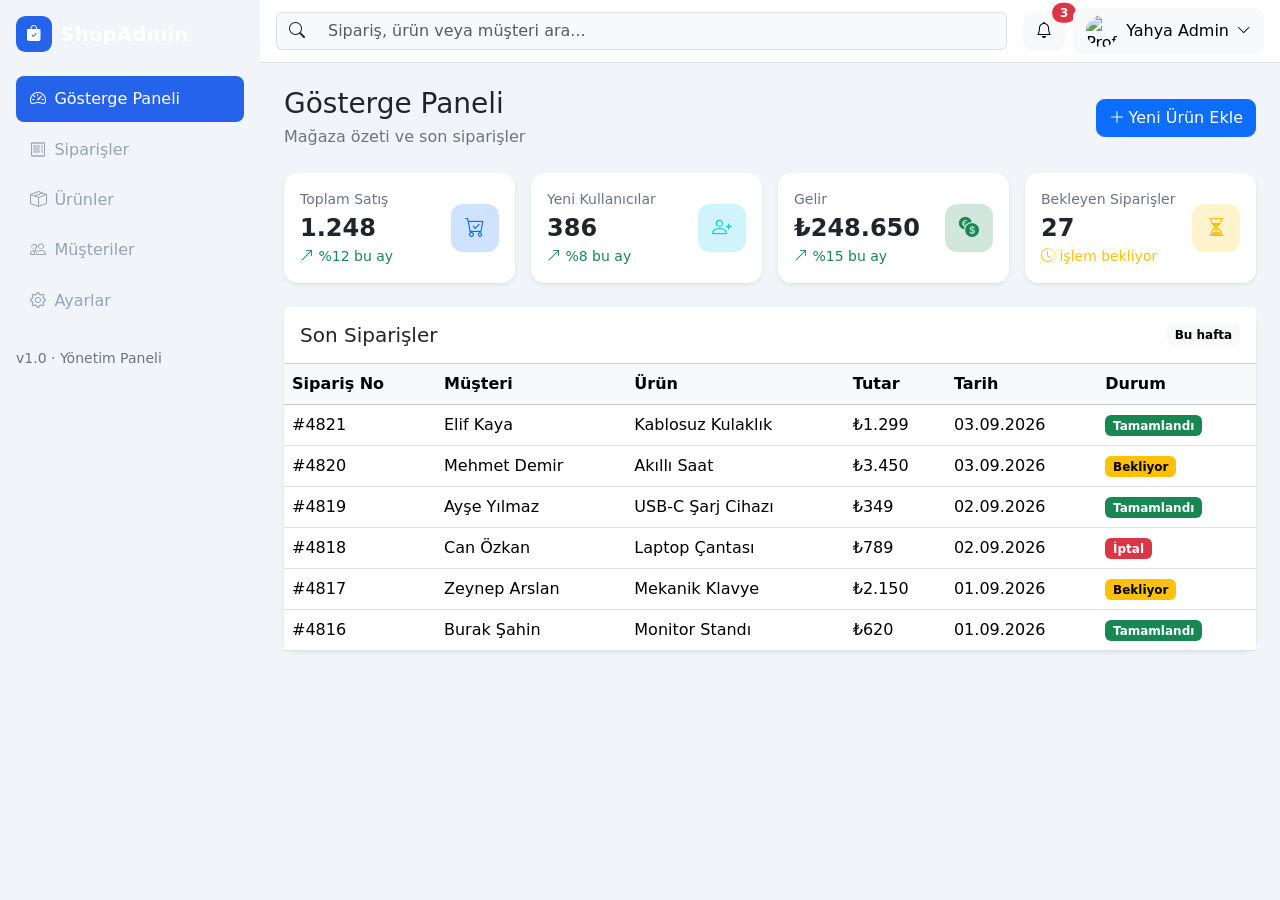
==== index.html @ 837494ae "Initial commit" ====
<!DOCTYPE html>
<html lang="tr">
  <head>
    <meta charset="UTF-8" />
    <meta name="viewport" content="width=device-width, initial-scale=1" />
    <title>E-Ticaret Yönetim Paneli</title>
    <link
      href="https://cdn.jsdelivr.net/npm/bootstrap@5.3.3/dist/css/bootstrap.min.css"
      rel="stylesheet"
      integrity="sha384-QWTKZyjpPEjISv5WaRU9OFeRpok6YctnYmDr5pNlyT2bRjXh0JMhjY6hW+ALEwIH"
      crossorigin="anonymous"
    />
    <link
      href="https://cdn.jsdelivr.net/npm/bootstrap-icons@1.11.3/font/bootstrap-icons.min.css"
      rel="stylesheet"
    />
    <link href="css/style.css" rel="stylesheet" />
  </head>
  <body>
    <div class="d-flex">
      <div
        class="offcanvas-lg offcanvas-start sidebar text-white"
        tabindex="-1"
        id="sidebarMenu"
        aria-labelledby="sidebarMenuLabel"
      >
        <div class="offcanvas-header border-bottom border-secondary d-lg-none">
          <h5 class="offcanvas-title d-flex align-items-center gap-2" id="sidebarMenuLabel">
            <span class="brand-mark"><i class="bi bi-bag-check-fill"></i></span>
            ShopAdmin
          </h5>
          <button
            type="button"
            class="btn-close btn-close-white d-lg-none"
            data-bs-dismiss="offcanvas"
            data-bs-target="#sidebarMenu"
            aria-label="Kapat"
          ></button>
        </div>
        <div class="offcanvas-body d-flex flex-column p-3">
          <a href="index.html" class="d-none d-lg-flex align-items-center gap-2 text-white text-decoration-none mb-4">
            <span class="brand-mark"><i class="bi bi-bag-check-fill"></i></span>
            <span class="fs-5 fw-semibold">ShopAdmin</span>
          </a>
          <nav class="nav flex-column gap-1">
            <a class="nav-link active" href="index.html">
              <i class="bi bi-speedometer2 me-2"></i>Gösterge Paneli
            </a>
            <a class="nav-link" href="orders.html">
              <i class="bi bi-receipt me-2"></i>Siparişler
            </a>
            <a class="nav-link" href="products.html">
              <i class="bi bi-box-seam me-2"></i>Ürünler
            </a>
            <a class="nav-link" href="customers.html">
              <i class="bi bi-people me-2"></i>Müşteriler
            </a>
            <a class="nav-link" href="settings.html">
              <i class="bi bi-gear me-2"></i>Ayarlar
            </a>
          </nav>
          <div class="mt-auto pt-4 small text-secondary">v1.0 · Yönetim Paneli</div>
        </div>
      </div>

      <div class="flex-grow-1 main-wrap">
        <nav class="navbar navbar-expand-lg bg-white border-bottom sticky-top px-3 py-2">
          <button
            class="btn btn-outline-secondary d-lg-none me-2"
            type="button"
            data-bs-toggle="offcanvas"
            data-bs-target="#sidebarMenu"
            aria-controls="sidebarMenu"
            aria-label="Menüyü aç"
          >
            <i class="bi bi-list"></i>
          </button>

          <form class="d-flex flex-grow-1 me-2 me-md-3" role="search">
            <div class="input-group search-input">
              <span class="input-group-text bg-light border-end-0"><i class="bi bi-search"></i></span>
              <input
                class="form-control bg-light border-start-0"
                type="search"
                placeholder="Sipariş, ürün veya müşteri ara..."
                aria-label="Ara"
              />
            </div>
          </form>

          <div class="ms-auto d-flex align-items-center gap-2">
            <div class="dropdown">
              <button
                class="btn btn-light position-relative"
                type="button"
                data-bs-toggle="dropdown"
                aria-expanded="false"
                aria-label="Bildirimler"
              >
                <i class="bi bi-bell"></i>
                <span class="position-absolute top-0 start-100 translate-middle badge rounded-pill bg-danger">
                  3
                  <span class="visually-hidden">okunmamış bildirim</span>
                </span>
              </button>
              <ul class="dropdown-menu dropdown-menu-end shadow">
                <li><h6 class="dropdown-header">Bildirimler</h6></li>
                <li><a class="dropdown-item" href="orders.html">Yeni sipariş: #4821</a></li>
                <li><a class="dropdown-item" href="products.html">Stok uyarısı: Kablosuz Kulaklık</a></li>
                <li><a class="dropdown-item" href="orders.html">İade talebi onay bekliyor</a></li>
              </ul>
            </div>

            <div class="dropdown">
              <button
                class="btn btn-light d-flex align-items-center gap-2"
                type="button"
                data-bs-toggle="dropdown"
                aria-expanded="false"
              >
                <img
                  src="https://ui-avatars.com/api/?name=Yahya+Admin&background=2563eb&color=fff"
                  alt="Profil"
                  width="32"
                  height="32"
                  class="rounded-circle"
                />
                <span class="d-none d-sm-inline fw-medium">Yahya Admin</span>
                <i class="bi bi-chevron-down small"></i>
              </button>
              <ul class="dropdown-menu dropdown-menu-end shadow">
                <li><a class="dropdown-item" href="settings.html#profile"><i class="bi bi-person me-2"></i>Profil</a></li>
                <li><a class="dropdown-item" href="settings.html"><i class="bi bi-gear me-2"></i>Ayarlar</a></li>
                <li><hr class="dropdown-divider" /></li>
                <li><button class="dropdown-item text-danger" type="button" data-action="logout"><i class="bi bi-box-arrow-right me-2"></i>Çıkış</button></li>
              </ul>
            </div>
          </div>
        </nav>

        <main class="container-fluid p-3 p-lg-4">
          <div class="d-flex flex-wrap justify-content-between align-items-center gap-3 mb-4">
            <div>
              <h1 class="h3 mb-1">Gösterge Paneli</h1>
              <p class="text-secondary mb-0">Mağaza özeti ve son siparişler</p>
            </div>
            <button
              type="button"
              class="btn btn-primary"
              data-bs-toggle="modal"
              data-bs-target="#yeniUrunModal"
            >
              <i class="bi bi-plus-lg me-1"></i>Yeni Ürün Ekle
            </button>
          </div>

          <div class="row g-3 mb-4">
            <div class="col-12 col-sm-6 col-xl-3">
              <div class="card border-0 shadow-sm h-100">
                <div class="card-body d-flex justify-content-between align-items-center">
                  <div>
                    <div class="text-secondary small">Toplam Satış</div>
                    <div class="fs-4 fw-semibold">1.248</div>
                    <div class="small text-success"><i class="bi bi-arrow-up-right"></i> %12 bu ay</div>
                  </div>
                  <span class="stat-icon bg-primary-subtle text-primary"><i class="bi bi-cart-check"></i></span>
                </div>
              </div>
            </div>
            <div class="col-12 col-sm-6 col-xl-3">
              <div class="card border-0 shadow-sm h-100">
                <div class="card-body d-flex justify-content-between align-items-center">
                  <div>
                    <div class="text-secondary small">Yeni Kullanıcılar</div>
                    <div class="fs-4 fw-semibold">386</div>
                    <div class="small text-success"><i class="bi bi-arrow-up-right"></i> %8 bu ay</div>
                  </div>
                  <span class="stat-icon bg-info-subtle text-info"><i class="bi bi-person-plus"></i></span>
                </div>
              </div>
            </div>
            <div class="col-12 col-sm-6 col-xl-3">
              <div class="card border-0 shadow-sm h-100">
                <div class="card-body d-flex justify-content-between align-items-center">
                  <div>
                    <div class="text-secondary small">Gelir</div>
                    <div class="fs-4 fw-semibold">₺248.650</div>
                    <div class="small text-success"><i class="bi bi-arrow-up-right"></i> %15 bu ay</div>
                  </div>
                  <span class="stat-icon bg-success-subtle text-success"><i class="bi bi-currency-exchange"></i></span>
                </div>
              </div>
            </div>
            <div class="col-12 col-sm-6 col-xl-3">
              <div class="card border-0 shadow-sm h-100">
                <div class="card-body d-flex justify-content-between align-items-center">
                  <div>
                    <div class="text-secondary small">Bekleyen Siparişler</div>
                    <div class="fs-4 fw-semibold">27</div>
                    <div class="small text-warning"><i class="bi bi-clock-history"></i> işlem bekliyor</div>
                  </div>
                  <span class="stat-icon bg-warning-subtle text-warning"><i class="bi bi-hourglass-split"></i></span>
                </div>
              </div>
            </div>
          </div>

          <div class="card border-0 shadow-sm" id="siparisler">
            <div class="card-header bg-white py-3 d-flex justify-content-between align-items-center">
              <h2 class="h5 mb-0">Son Siparişler</h2>
              <span class="badge text-bg-light">Bu hafta</span>
            </div>
            <div class="card-body p-0">
              <div class="table-responsive">
                <table class="table table-hover align-middle mb-0 orders-table">
                  <thead class="table-light">
                    <tr>
                      <th>Sipariş No</th>
                      <th>Müşteri</th>
                      <th>Ürün</th>
                      <th>Tutar</th>
                      <th>Tarih</th>
                      <th>Durum</th>
                    </tr>
                  </thead>
                  <tbody>
                    <tr>
                      <td class="fw-medium">#4821</td>
                      <td>Elif Kaya</td>
                      <td>Kablosuz Kulaklık</td>
                      <td>₺1.299</td>
                      <td>03.09.2026</td>
                      <td><span class="badge text-bg-success">Tamamlandı</span></td>
                    </tr>
                    <tr>
                      <td class="fw-medium">#4820</td>
                      <td>Mehmet Demir</td>
                      <td>Akıllı Saat</td>
                      <td>₺3.450</td>
                      <td>03.09.2026</td>
                      <td><span class="badge text-bg-warning">Bekliyor</span></td>
                    </tr>
                    <tr>
                      <td class="fw-medium">#4819</td>
                      <td>Ayşe Yılmaz</td>
                      <td>USB-C Şarj Cihazı</td>
                      <td>₺349</td>
                      <td>02.09.2026</td>
                      <td><span class="badge text-bg-success">Tamamlandı</span></td>
                    </tr>
                    <tr>
                      <td class="fw-medium">#4818</td>
                      <td>Can Özkan</td>
                      <td>Laptop Çantası</td>
                      <td>₺789</td>
                      <td>02.09.2026</td>
                      <td><span class="badge text-bg-danger">İptal</span></td>
                    </tr>
                    <tr>
                      <td class="fw-medium">#4817</td>
                      <td>Zeynep Arslan</td>
                      <td>Mekanik Klavye</td>
                      <td>₺2.150</td>
                      <td>01.09.2026</td>
                      <td><span class="badge text-bg-warning">Bekliyor</span></td>
                    </tr>
                    <tr>
                      <td class="fw-medium">#4816</td>
                      <td>Burak Şahin</td>
                      <td>Monitor Standı</td>
                      <td>₺620</td>
                      <td>01.09.2026</td>
                      <td><span class="badge text-bg-success">Tamamlandı</span></td>
                    </tr>
                  </tbody>
                </table>
              </div>
            </div>
          </div>

        </main>
      </div>
    </div>

    <div class="modal fade" id="yeniUrunModal" tabindex="-1" aria-labelledby="yeniUrunModalLabel" aria-hidden="true">
      <div class="modal-dialog modal-dialog-centered">
        <div class="modal-content">
          <div class="modal-header">
            <h2 class="modal-title fs-5" id="yeniUrunModalLabel">Yeni Ürün Ekle</h2>
            <button type="button" class="btn-close" data-bs-dismiss="modal" aria-label="Kapat"></button>
          </div>
          <div class="toast-container position-fixed bottom-0 end-0 p-3">
            <div id="actionToast" class="toast" role="status"><div class="toast-body">İşlem tamamlandı.</div></div>
          </div>
          <form data-demo-form data-success="Ürün başarıyla kaydedildi.">
            <div class="modal-body">
              <div class="mb-3">
                <label for="urunAdi" class="form-label">Ürün adı</label>
                <input type="text" class="form-control" id="urunAdi" name="urunAdi" placeholder="Örn. Kablosuz Mouse" required />
              </div>
              <div class="mb-3">
                <label for="urunFiyat" class="form-label">Fiyat (₺)</label>
                <input type="number" class="form-control" id="urunFiyat" name="urunFiyat" min="0" step="0.01" placeholder="0.00" required />
              </div>
              <div class="mb-0">
                <label for="urunKategori" class="form-label">Kategori</label>
                <select class="form-select" id="urunKategori" name="urunKategori" required>
                  <option value="" selected disabled>Kategori seçin</option>
                  <option value="elektronik">Elektronik</option>
                  <option value="aksesuar">Aksesuar</option>
                  <option value="ofis">Ofis</option>
                  <option value="giyim">Giyim</option>
                </select>
              </div>
            </div>
            <div class="modal-footer">
              <button type="button" class="btn btn-outline-secondary" data-bs-dismiss="modal">Vazgeç</button>
              <button type="submit" class="btn btn-primary">Kaydet</button>
            </div>
          </form>
        </div>
      </div>
    </div>

    <script
      src="https://cdn.jsdelivr.net/npm/bootstrap@5.3.3/dist/js/bootstrap.bundle.min.js"
      integrity="sha384-YvpcrYf0tY3lHB60NNkmXc5s9fDVZLESaAA55NDzOxhy9GkcIdslK1eN7N6jIeHz"
      crossorigin="anonymous"
    ></script>
    <script src="js/app.js"></script>
  </body>
</html>
---- css/style.css ----
:root {
  --sidebar-width: 260px;
  --sidebar-bg: #0f172a;
  --sidebar-hover: #1e293b;
  --content-bg: #f1f5f9;
}

html,
body {
  height: 100%;
}

body {
  background-color: var(--content-bg);
}

.sidebar {
  width: var(--sidebar-width);
  min-height: 100vh;
  background-color: var(--sidebar-bg);
}

.sidebar .nav-link {
  color: #94a3b8;
  border-radius: 0.5rem;
  padding: 0.7rem 0.9rem;
}

.sidebar .nav-link:hover,
.sidebar .nav-link.active {
  color: #fff;
  background-color: var(--sidebar-hover);
}

.sidebar .nav-link.active {
  background-color: #2563eb;
}

.brand-mark {
  width: 36px;
  height: 36px;
  display: inline-flex;
  align-items: center;
  justify-content: center;
  border-radius: 0.6rem;
  background: #2563eb;
  color: #fff;
}

.avatar {
  width: 32px;
  height: 32px;
  display: inline-flex;
  align-items: center;
  justify-content: center;
  border-radius: 50%;
  background: #2563eb;
  color: #fff;
  font-size: 0.75rem;
  font-weight: 700;
}

.card {
  border-radius: 0.85rem;
}

.btn {
  border-radius: 0.55rem;
}

.main-wrap {
  min-height: 100vh;
  background-color: var(--content-bg);
}

.stat-icon {
  width: 48px;
  height: 48px;
  display: inline-flex;
  align-items: center;
  justify-content: center;
  border-radius: 0.75rem;
  font-size: 1.25rem;
}

.orders-table tbody tr {
  transition: background-color 0.15s ease;
}

.orders-table tbody tr:hover {
  background-color: #eef2ff;
}

.search-input {
  min-width: 220px;
}

@media (min-width: 992px) {
  .offcanvas-lg.sidebar {
    position: sticky;
    top: 0;
    visibility: visible !important;
    transform: none !important;
    width: var(--sidebar-width);
    background-color: var(--sidebar-bg);
    border-right: 0;
  }

  .offcanvas-lg .offcanvas-body {
    overflow-y: auto;
  }
}

@media (max-width: 991.98px) {
  .offcanvas-lg {
    background-color: var(--sidebar-bg);
  }
}

@media (max-width: 575.98px) {
  .search-input {
    min-width: 0;
  }

  .navbar {
    padding-inline: 0.75rem !important;
  }
}
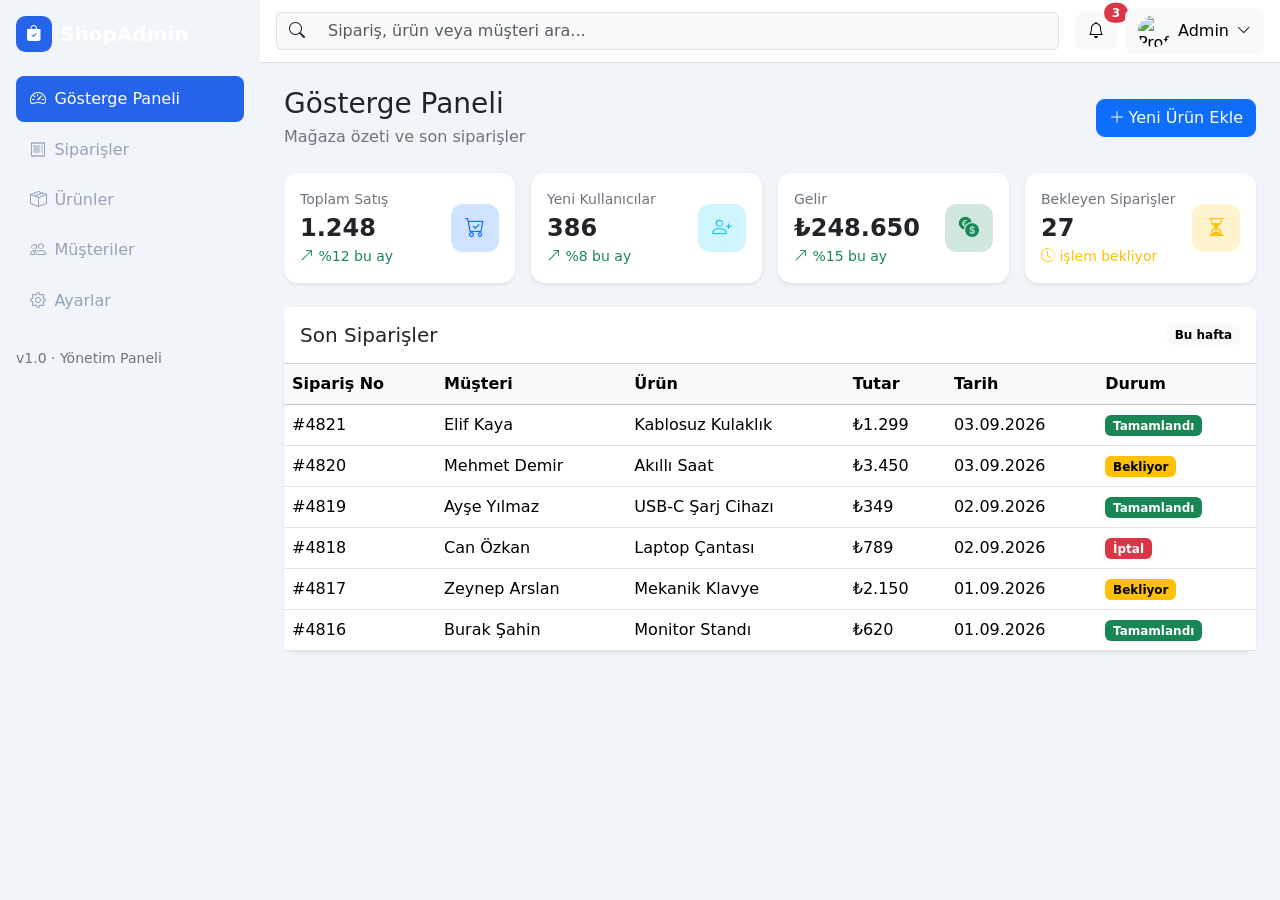
==== commit 321b57cd: "Use Admin profile name" ====
--- a/index.html
+++ b/index.html
@@ -119,13 +119,13 @@
                 aria-expanded="false"
               >
                 <img
-                  src="https://ui-avatars.com/api/?name=Yahya+Admin&background=2563eb&color=fff"
+                  src="https://ui-avatars.com/api/?name=Admin&background=2563eb&color=fff"
                   alt="Profil"
                   width="32"
                   height="32"
                   class="rounded-circle"
                 />
-                <span class="d-none d-sm-inline fw-medium">Yahya Admin</span>
+                <span class="d-none d-sm-inline fw-medium">Admin</span>
                 <i class="bi bi-chevron-down small"></i>
               </button>
               <ul class="dropdown-menu dropdown-menu-end shadow">
